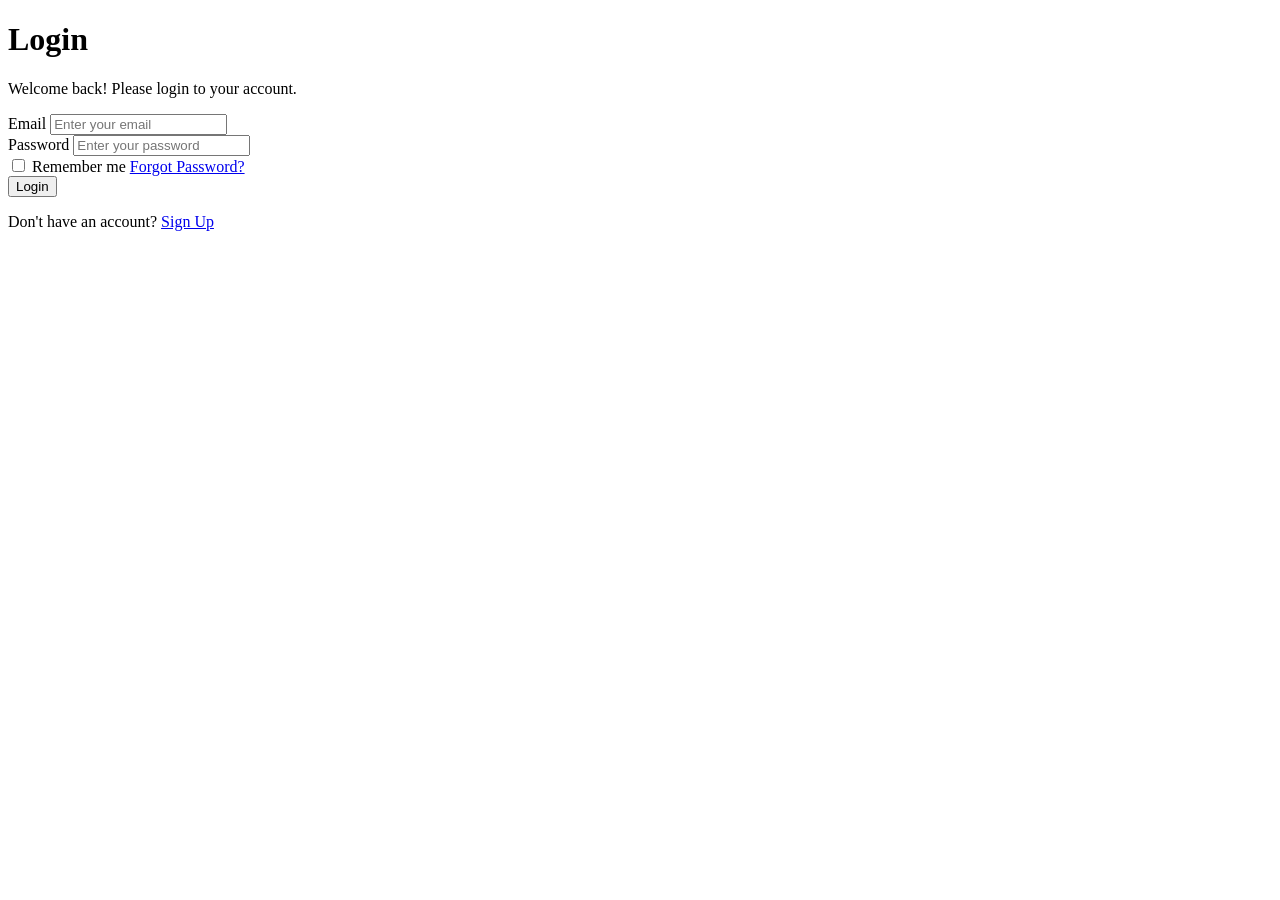
==== login.html @ c76533ed "Add files via upload" ====
<!DOCTYPE html>
<html lang="en">

<head>
    <meta charset="UTF-8">
    <meta name="viewport" content="width=device-width, initial-scale=1.0">

    <title>Login</title>

    <link rel="stylesheet" href="../css/login.css">
</head>

<body>

    <div class="login-container">

        <div class="login-box">

            <h1>Login</h1>

            <p class="subtitle">Welcome back! Please login to your account.</p>

            <form>

                <div class="input-group">
                    <label for="email">Email</label>
                    <input type="email" id="email" placeholder="Enter your email">
                </div>

                <div class="input-group">
                    <label for="password">Password</label>
                    <input type="password" id="password" placeholder="Enter your password">
                </div>

                <div class="options">

                    <label class="remember">
                        <input type="checkbox">
                        Remember me
                    </label>

                    <a href="#">Forgot Password?</a>

                </div>

                <button type="submit">Login</button>

                <p class="signup">
                    Don't have an account?
                    <a href="../html/signup.html">Sign Up</a>
                </p>

            </form>

        </div>

    </div>

</body>

</html>
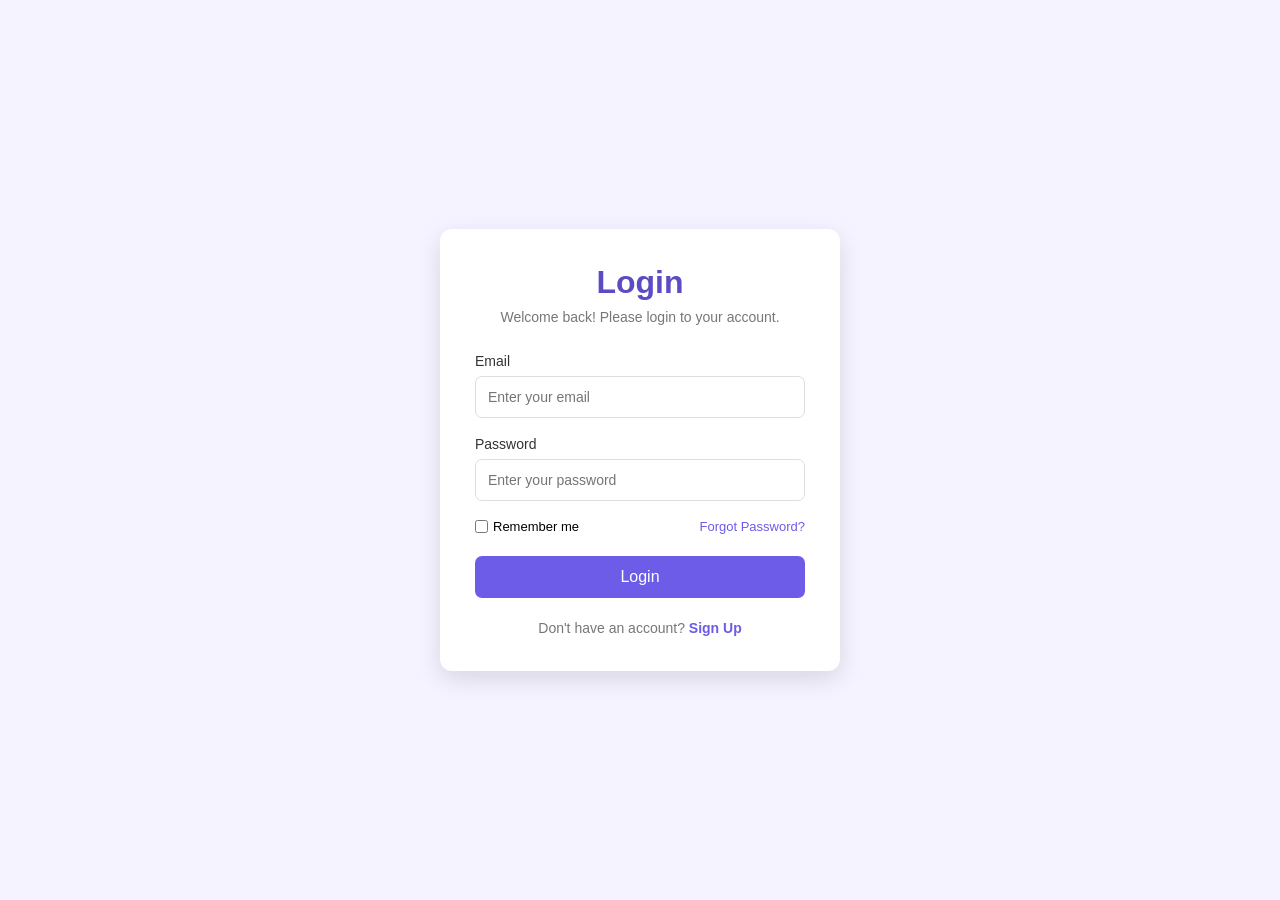
==== commit 2c8487f7: "Fix HTML structure and update stylesheet link" ====
--- a/login.html
+++ b/login.html
@@ -7,7 +7,7 @@
 
     <title>Login</title>
 
-    <link rel="stylesheet" href="../css/login.css">
+    <link rel="stylesheet" href="login.css">
 </head>
 
 <body>
@@ -58,4 +58,4 @@
 
 </body>
 
-</html>+</html>
--- a/login.css
+++ b/login.css
@@ -0,0 +1,179 @@
+* {
+    margin: 0;
+    padding: 0;
+    box-sizing: border-box;
+}
+
+body {
+    font-family: Arial, sans-serif;
+    background: #f5f3ff;
+}
+
+/* Center Login Box */
+
+.login-container {
+    min-height: 100vh;
+
+    display: flex;
+    justify-content: center;
+    align-items: center;
+
+    padding: 20px;
+}
+
+/* Login Box */
+
+.login-box {
+    width: 100%;
+    max-width: 400px;
+
+    background: white;
+
+    padding: 35px;
+
+    border-radius: 12px;
+
+    box-shadow: 0 8px 25px rgba(0, 0, 0, 0.12);
+}
+
+/* Heading */
+
+.login-box h1 {
+    text-align: center;
+    color: #5b4bc4;
+
+    margin-bottom: 8px;
+}
+
+.subtitle {
+    text-align: center;
+    color: #777;
+
+    font-size: 14px;
+
+    margin-bottom: 28px;
+}
+
+/* Input */
+
+.input-group {
+    margin-bottom: 18px;
+}
+
+.input-group label {
+    display: block;
+
+    margin-bottom: 7px;
+
+    color: #333;
+
+    font-size: 14px;
+}
+
+.input-group input {
+    width: 100%;
+
+    padding: 12px;
+
+    border: 1px solid #ddd;
+
+    border-radius: 7px;
+
+    font-size: 14px;
+
+    outline: none;
+}
+
+.input-group input:focus {
+    border-color: #6c5ce7;
+}
+
+/* Options */
+
+.options {
+    display: flex;
+
+    justify-content: space-between;
+
+    align-items: center;
+
+    margin-bottom: 22px;
+
+    font-size: 13px;
+}
+
+.options a {
+    color: #6c5ce7;
+
+    text-decoration: none;
+}
+
+.remember {
+    display: flex;
+
+    align-items: center;
+
+    gap: 5px;
+}
+
+/* Login Button */
+
+button {
+    width: 100%;
+
+    padding: 12px;
+
+    border: none;
+
+    border-radius: 7px;
+
+    background: #6c5ce7;
+
+    color: white;
+
+    font-size: 16px;
+
+    cursor: pointer;
+}
+
+button:hover {
+    background: #5848c2;
+}
+
+/* Signup */
+
+.signup {
+    text-align: center;
+
+    margin-top: 22px;
+
+    color: #777;
+
+    font-size: 14px;
+}
+
+.signup a {
+    color: #6c5ce7;
+
+    text-decoration: none;
+
+    font-weight: bold;
+}
+
+
+/* Mobile */
+
+@media (max-width: 500px) {
+
+    .login-box {
+        padding: 28px 20px;
+    }
+
+    .login-box h1 {
+        font-size: 28px;
+    }
+
+    .options {
+        font-size: 12px;
+    }
+}
